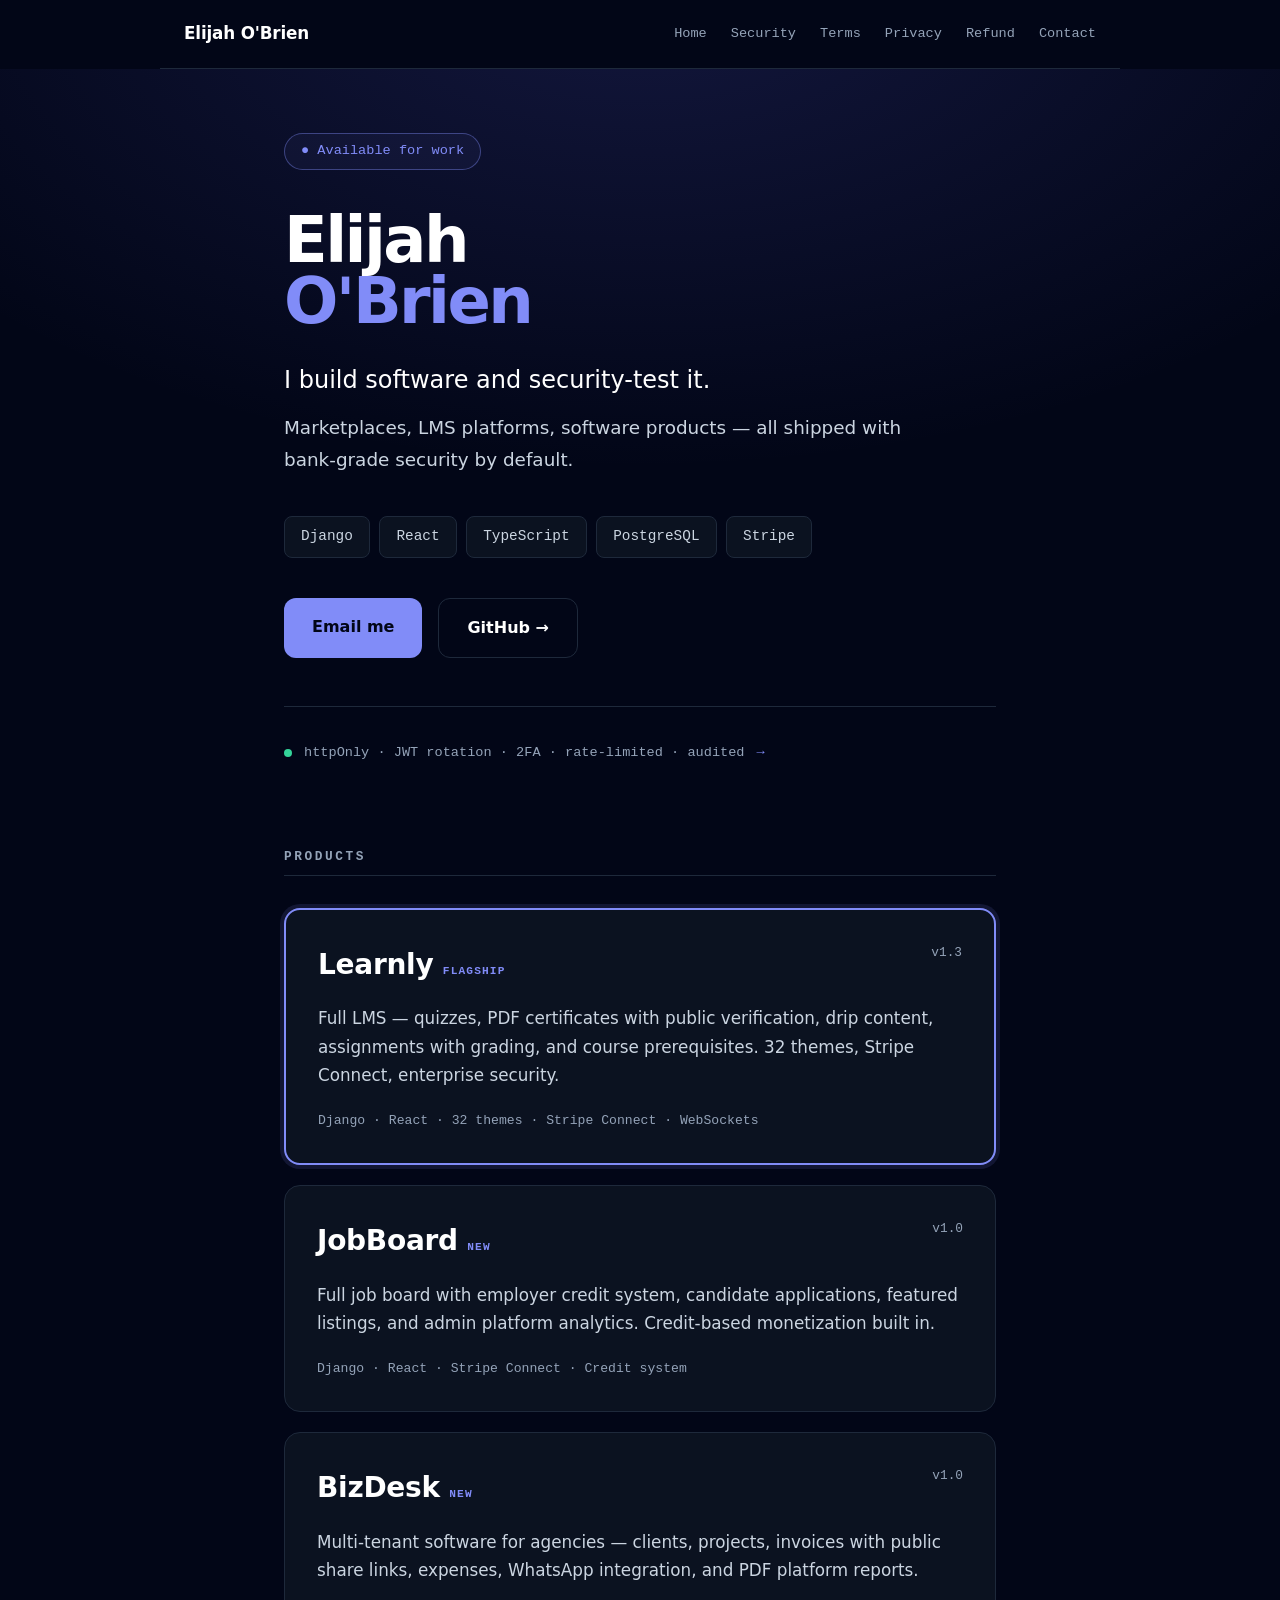
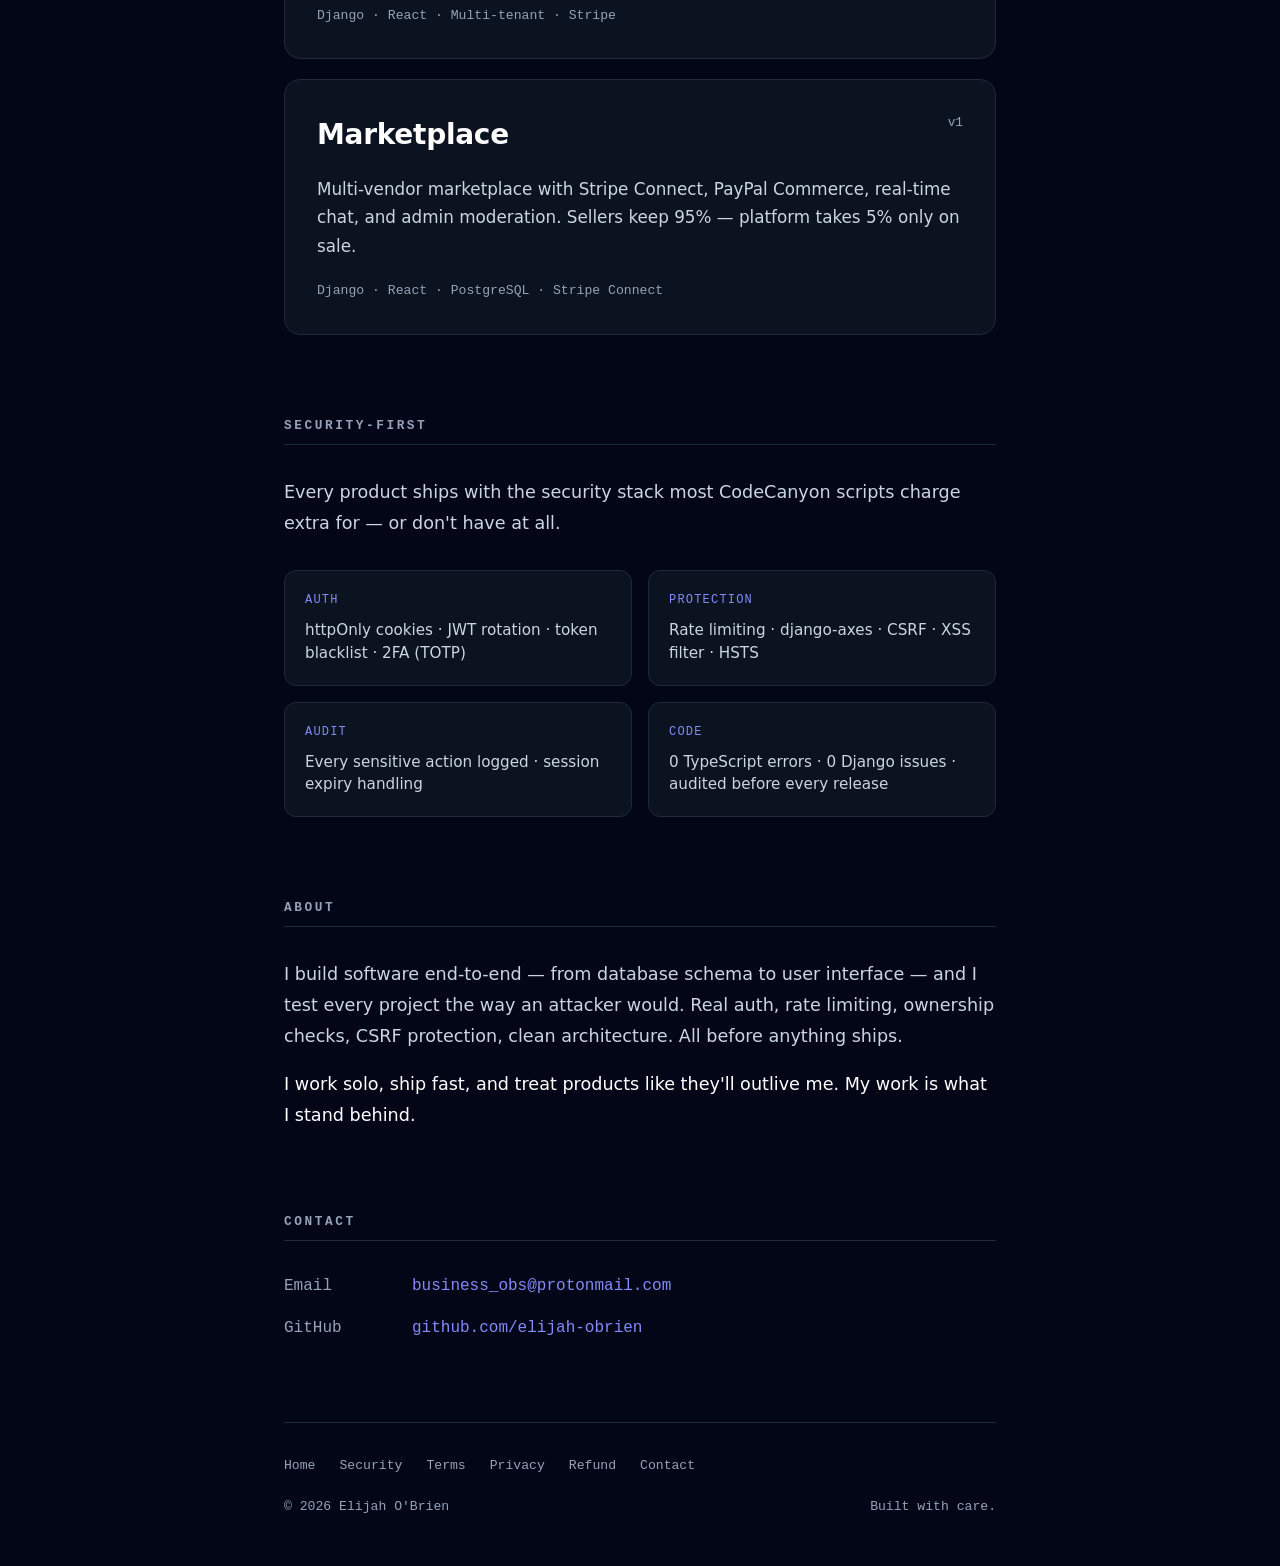
==== index.html @ b538026b "Personal site — 6 pages, security-first, Lemon Squeezy aligned" ====
<!DOCTYPE html>
<html lang="en">
<head>
  <meta charset="UTF-8" />
  <meta name="viewport" content="width=device-width, initial-scale=1.0" />
  <title>Elijah O'Brien — Developer</title>
  <meta name="description" content="I build software and security-test it. Learnly, JobBoard, BizDesk, and the Marketplace — Django, React, TypeScript, PostgreSQL." />
  <link rel="stylesheet" href="assets/style.css" />
</head>
<body>
  <nav class="top-nav">
    <a href="index.html" class="brand">Elijah O&#39;Brien</a>
    <div class="links">
      <a href="index.html">Home</a>
      <a href="security.html">Security</a>
      <a href="terms.html">Terms</a>
      <a href="privacy.html">Privacy</a>
      <a href="refund.html">Refund</a>
      <a href="contact.html">Contact</a>
    </div>
  </nav>

  <div class="glow">
    <main class="wrap">

      <!-- HERO -->
      <section>
        <div class="hero-badge">● Available for work</div>
        <h1 class="hero-title">Elijah<br/><span class="accent">O'Brien</span></h1>
        <p class="hero-lead">I build software and security-test it.</p>
        <p class="hero-sub">Marketplaces, LMS platforms, software products — all shipped with bank-grade security by default.</p>

        <div class="stack-chips">
          <span class="chip">Django</span>
          <span class="chip">React</span>
          <span class="chip">TypeScript</span>
          <span class="chip">PostgreSQL</span>
          <span class="chip">Stripe</span>
        </div>

        <div class="btn-row">
          <a href="mailto:business_obs@protonmail.com" class="btn btn-primary">Email me</a>
          <a href="https://github.com/elijah-obrien" target="_blank" rel="noopener" class="btn btn-secondary">GitHub →</a>
        </div>

        <div style="padding-top:2rem; border-top:1px solid var(--border);">
          <a href="security.html" style="display:inline-flex; align-items:center; gap:0.75rem; font-family:'Monaco','Menlo','Ubuntu Mono',monospace; font-size:0.85rem; color:var(--muted);">
            <span style="display:inline-block; width:8px; height:8px; border-radius:50%; background:#34d399;"></span>
            httpOnly · JWT rotation · 2FA · rate-limited · audited
            <span style="color:var(--accent);">→</span>
          </a>
        </div>
      </section>

      <!-- PRODUCTS -->
      <section>
        <h2 class="section-label">Products</h2>

        <div class="product-card flagship">
          <div class="product-head">
            <h3 class="product-title">Learnly <span class="product-badge">FLAGSHIP</span></h3>
            <span class="product-version">v1.3</span>
          </div>
          <p class="product-desc">Full LMS — quizzes, PDF certificates with public verification, drip content, assignments with grading, and course prerequisites. 32 themes, Stripe Connect, enterprise security.</p>
          <div class="product-tags">Django · React · 32 themes · Stripe Connect · WebSockets</div>
        </div>

        <div class="product-card">
          <div class="product-head">
            <h3 class="product-title">JobBoard <span class="product-badge">NEW</span></h3>
            <span class="product-version">v1.0</span>
          </div>
          <p class="product-desc">Full job board with employer credit system, candidate applications, featured listings, and admin platform analytics. Credit-based monetization built in.</p>
          <div class="product-tags">Django · React · Stripe Connect · Credit system</div>
        </div>

        <div class="product-card">
          <div class="product-head">
            <h3 class="product-title">BizDesk <span class="product-badge">NEW</span></h3>
            <span class="product-version">v1.0</span>
          </div>
          <p class="product-desc">Multi-tenant software for agencies — clients, projects, invoices with public share links, expenses, WhatsApp integration, and PDF platform reports.</p>
          <div class="product-tags">Django · React · Multi-tenant · Stripe</div>
        </div>

        <div class="product-card">
          <div class="product-head">
            <h3 class="product-title">Marketplace</h3>
            <span class="product-version">v1</span>
          </div>
          <p class="product-desc">Multi-vendor marketplace with Stripe Connect, PayPal Commerce, real-time chat, and admin moderation. Sellers keep 95% — platform takes 5% only on sale.</p>
          <div class="product-tags">Django · React · PostgreSQL · Stripe Connect</div>
        </div>
      </section>

      <!-- SECURITY -->
      <section>
        <h2 class="section-label">Security-first</h2>
        <p style="font-size:1.1rem; color:var(--body); margin-bottom:2rem;">Every product ships with the security stack most CodeCanyon scripts charge extra for — or don't have at all.</p>
        <div class="security-grid">
          <div class="security-box">
            <div class="label">AUTH</div>
            <div class="text">httpOnly cookies · JWT rotation · token blacklist · 2FA (TOTP)</div>
          </div>
          <div class="security-box">
            <div class="label">PROTECTION</div>
            <div class="text">Rate limiting · django-axes · CSRF · XSS filter · HSTS</div>
          </div>
          <div class="security-box">
            <div class="label">AUDIT</div>
            <div class="text">Every sensitive action logged · session expiry handling</div>
          </div>
          <div class="security-box">
            <div class="label">CODE</div>
            <div class="text">0 TypeScript errors · 0 Django issues · audited before every release</div>
          </div>
        </div>
      </section>

      <!-- ABOUT -->
      <section>
        <h2 class="section-label">About</h2>
        <p style="font-size:1.1rem; color:var(--body); line-height:1.75;">I build software end-to-end — from database schema to user interface — and I test every project the way an attacker would. Real auth, rate limiting, ownership checks, CSRF protection, clean architecture. All before anything ships.</p>
        <p style="font-size:1.1rem; color:#fff; line-height:1.75;">I work solo, ship fast, and treat products like they'll outlive me. My work is what I stand behind.</p>
      </section>

      <!-- CONTACT -->
      <section>
        <h2 class="section-label">Contact</h2>
        <div class="contact-block">
          <span class="label">Email</span>
          <a class="value" href="mailto:business_obs@protonmail.com">business_obs@protonmail.com</a>
        </div>
        <div class="contact-block">
          <span class="label">GitHub</span>
          <a class="value" href="https://github.com/elijah-obrien" target="_blank" rel="noopener">github.com/elijah-obrien</a>
        </div>
      </section>

      <footer class="foot">
        <div class="foot-links">
          <a href="index.html">Home</a>
          <a href="security.html">Security</a>
          <a href="terms.html">Terms</a>
          <a href="privacy.html">Privacy</a>
          <a href="refund.html">Refund</a>
          <a href="contact.html">Contact</a>
        </div>
        <div class="foot-copy">
          <span>© 2026 Elijah O&#39;Brien</span>
          <span>Built with care.</span>
        </div>
      </footer>
    </main>
  </div>
</body>
</html>
---- assets/style.css ----
/* Elijah O'Brien — Shared site styles */
:root {
  --page: #020617;
  --card: #0b1220;
  --border: #1e293b;
  --body: #cbd5e1;
  --muted: #94a3b8;
  --accent: #818cf8;
  --accent-strong: #6366f1;
}
* { box-sizing: border-box; }
html { scroll-behavior: smooth; }
body {
  background: var(--page);
  color: var(--body);
  font-family: system-ui, -apple-system, 'Segoe UI', Roboto, sans-serif;
  margin: 0;
  min-height: 100vh;
  line-height: 1.65;
  -webkit-font-smoothing: antialiased;
}
::selection { background: var(--accent-strong); color: #fff; }
a { color: var(--accent); text-decoration: none; }
a:hover { text-decoration: underline; }

.wrap { max-width: 760px; margin: 0 auto; padding: 4rem 1.5rem 3rem; }
.glow {
  background: radial-gradient(ellipse 900px 500px at 50% -100px, rgba(99,102,241,0.18), transparent);
  min-height: 100vh;
}

.top-nav {
  display: flex; justify-content: space-between; align-items: center;
  padding: 1.25rem 1.5rem; max-width: 960px; margin: 0 auto;
  border-bottom: 1px solid var(--border);
}
.top-nav .brand { color: #fff; font-weight: 700; font-size: 1.05rem; letter-spacing: -0.01em; }
.top-nav .links { display: flex; gap: 1.5rem; font-family: 'Monaco','Menlo','Ubuntu Mono',monospace; font-size: 0.85rem; }
.top-nav .links a { color: var(--muted); transition: color 0.15s ease; }
.top-nav .links a:hover { color: var(--accent); text-decoration: none; }

h1 { color: #fff; font-size: 2.5rem; letter-spacing: -0.03em; margin: 0 0 0.5rem; line-height: 1.15; }
h2 { color: #fff; font-size: 1.35rem; letter-spacing: -0.02em; margin: 2.5rem 0 0.75rem; padding-bottom: 0.5rem; border-bottom: 1px solid var(--border); }
h3 { color: #fff; font-size: 1.05rem; letter-spacing: -0.01em; margin: 1.75rem 0 0.5rem; }
p, li { font-size: 1.02rem; line-height: 1.75; }
ul, ol { padding-left: 1.5rem; }
li { margin: 0.4rem 0; }

code {
  background: var(--card); border: 1px solid var(--border);
  padding: 0.15rem 0.45rem; border-radius: 5px;
  font-family: 'Monaco','Menlo','Ubuntu Mono',monospace;
  font-size: 0.88em; color: var(--accent);
}

.meta { color: var(--muted); font-family: 'Monaco','Menlo','Ubuntu Mono',monospace; font-size: 0.85rem; margin-bottom: 2.5rem; }

.note {
  background: var(--card); border: 1px solid var(--border);
  border-left: 3px solid var(--accent);
  border-radius: 8px; padding: 1rem 1.25rem; margin: 1.5rem 0;
  font-size: 0.95rem; color: var(--body);
}
.note strong { color: #fff; }

/* Home page cards */
.product-card {
  background: var(--card);
  border: 1px solid var(--border);
  border-radius: 16px;
  padding: 2rem;
  margin-bottom: 1.25rem;
  transition: border-color 0.15s ease;
}
.product-card:hover { border-color: var(--accent); }
.product-card.flagship { border: 2px solid var(--accent); box-shadow: 0 0 0 4px rgba(129,140,248,0.12); }
.product-head { display: flex; justify-content: space-between; align-items: flex-start; margin-bottom: 1rem; }
.product-title { color: #fff; font-size: 1.75rem; font-weight: 700; margin: 0; }
.product-badge { font-family: 'Monaco','Menlo','Ubuntu Mono',monospace; font-size: 0.7rem; color: var(--accent); letter-spacing: 0.1em; }
.product-version { font-family: 'Monaco','Menlo','Ubuntu Mono',monospace; font-size: 0.8rem; color: var(--muted); }
.product-desc { font-size: 1.05rem; color: var(--body); line-height: 1.7; margin: 0 0 1.25rem; }
.product-tags { font-family: 'Monaco','Menlo','Ubuntu Mono',monospace; font-size: 0.82rem; color: var(--muted); }

.hero-badge {
  display: inline-block;
  padding: 0.4rem 1rem;
  border: 1px solid rgba(129,140,248,0.4);
  background: rgba(129,140,248,0.05);
  border-radius: 100px;
  font-family: 'Monaco','Menlo','Ubuntu Mono',monospace;
  font-size: 0.85rem;
  color: var(--accent);
  margin-bottom: 2.5rem;
}
.hero-title { font-size: 4rem; font-weight: 800; letter-spacing: -0.04em; line-height: 0.95; margin: 0 0 2rem; color: #fff; }
.hero-title .accent { color: var(--accent); }
.hero-lead { font-size: 1.5rem; color: #fff; font-weight: 300; line-height: 1.35; margin: 0 0 1rem; }
.hero-sub { font-size: 1.15rem; color: var(--body); margin: 0 0 2.5rem; max-width: 42rem; }
.stack-chips { display: flex; flex-wrap: wrap; gap: 0.6rem; margin-bottom: 2.5rem; font-family: 'Monaco','Menlo','Ubuntu Mono',monospace; font-size: 0.9rem; }
.chip { padding: 0.5rem 1rem; background: var(--card); border: 1px solid var(--border); border-radius: 8px; color: var(--body); }

.btn-row { display: flex; flex-wrap: wrap; gap: 1rem; margin-bottom: 3rem; }
.btn {
  padding: 1rem 1.75rem; border-radius: 12px;
  font-size: 1rem; font-weight: 600;
  transition: all 0.15s ease;
  display: inline-block;
  text-decoration: none;
}
.btn-primary { background: var(--accent); color: var(--page); }
.btn-primary:hover { background: #a5b4fc; text-decoration: none; }
.btn-secondary { border: 1px solid var(--border); color: #fff; }
.btn-secondary:hover { border-color: var(--accent); color: var(--accent); text-decoration: none; }

.section-label {
  font-family: 'Monaco','Menlo','Ubuntu Mono',monospace;
  font-size: 0.8rem;
  text-transform: uppercase;
  letter-spacing: 0.2em;
  color: var(--muted);
  margin: 0 0 2rem;
}
section { margin-bottom: 5rem; }

.security-grid { display: grid; grid-template-columns: 1fr 1fr; gap: 1rem; }
.security-box { background: var(--card); border: 1px solid var(--border); border-radius: 12px; padding: 1.25rem; }
.security-box .label { font-family: 'Monaco','Menlo','Ubuntu Mono',monospace; font-size: 0.75rem; color: var(--accent); margin-bottom: 0.5rem; letter-spacing: 0.1em; }
.security-box .text { color: var(--body); font-size: 0.95rem; line-height: 1.5; }

.contact-block { display: flex; gap: 2rem; font-family: 'Monaco','Menlo','Ubuntu Mono',monospace; font-size: 1rem; margin-bottom: 1rem; }
.contact-block .label { color: var(--muted); min-width: 6rem; }
.contact-block .value { color: var(--accent); }

.foot {
  margin-top: 5rem; padding-top: 2rem; border-top: 1px solid var(--border);
  color: var(--muted); font-family: 'Monaco','Menlo','Ubuntu Mono',monospace; font-size: 0.82rem;
}
.foot-links { display: flex; flex-wrap: wrap; gap: 1.5rem; margin-bottom: 1.25rem; }
.foot-links a { color: var(--muted); }
.foot-links a:hover { color: var(--accent); text-decoration: none; }
.foot-copy { display: flex; flex-wrap: wrap; justify-content: space-between; gap: 0.5rem; }

@media (max-width: 640px) {
  .wrap { padding: 2.5rem 1.25rem 2rem; }
  h1 { font-size: 2rem; }
  .hero-title { font-size: 3rem; }
  .hero-lead { font-size: 1.25rem; }
  .hero-sub { font-size: 1.05rem; }
  .top-nav { padding: 1rem 1.25rem; flex-wrap: wrap; gap: 0.75rem; }
  .top-nav .links { gap: 1rem; font-size: 0.78rem; flex-wrap: wrap; }
  .security-grid { grid-template-columns: 1fr; }
  .product-title { font-size: 1.4rem; }
}
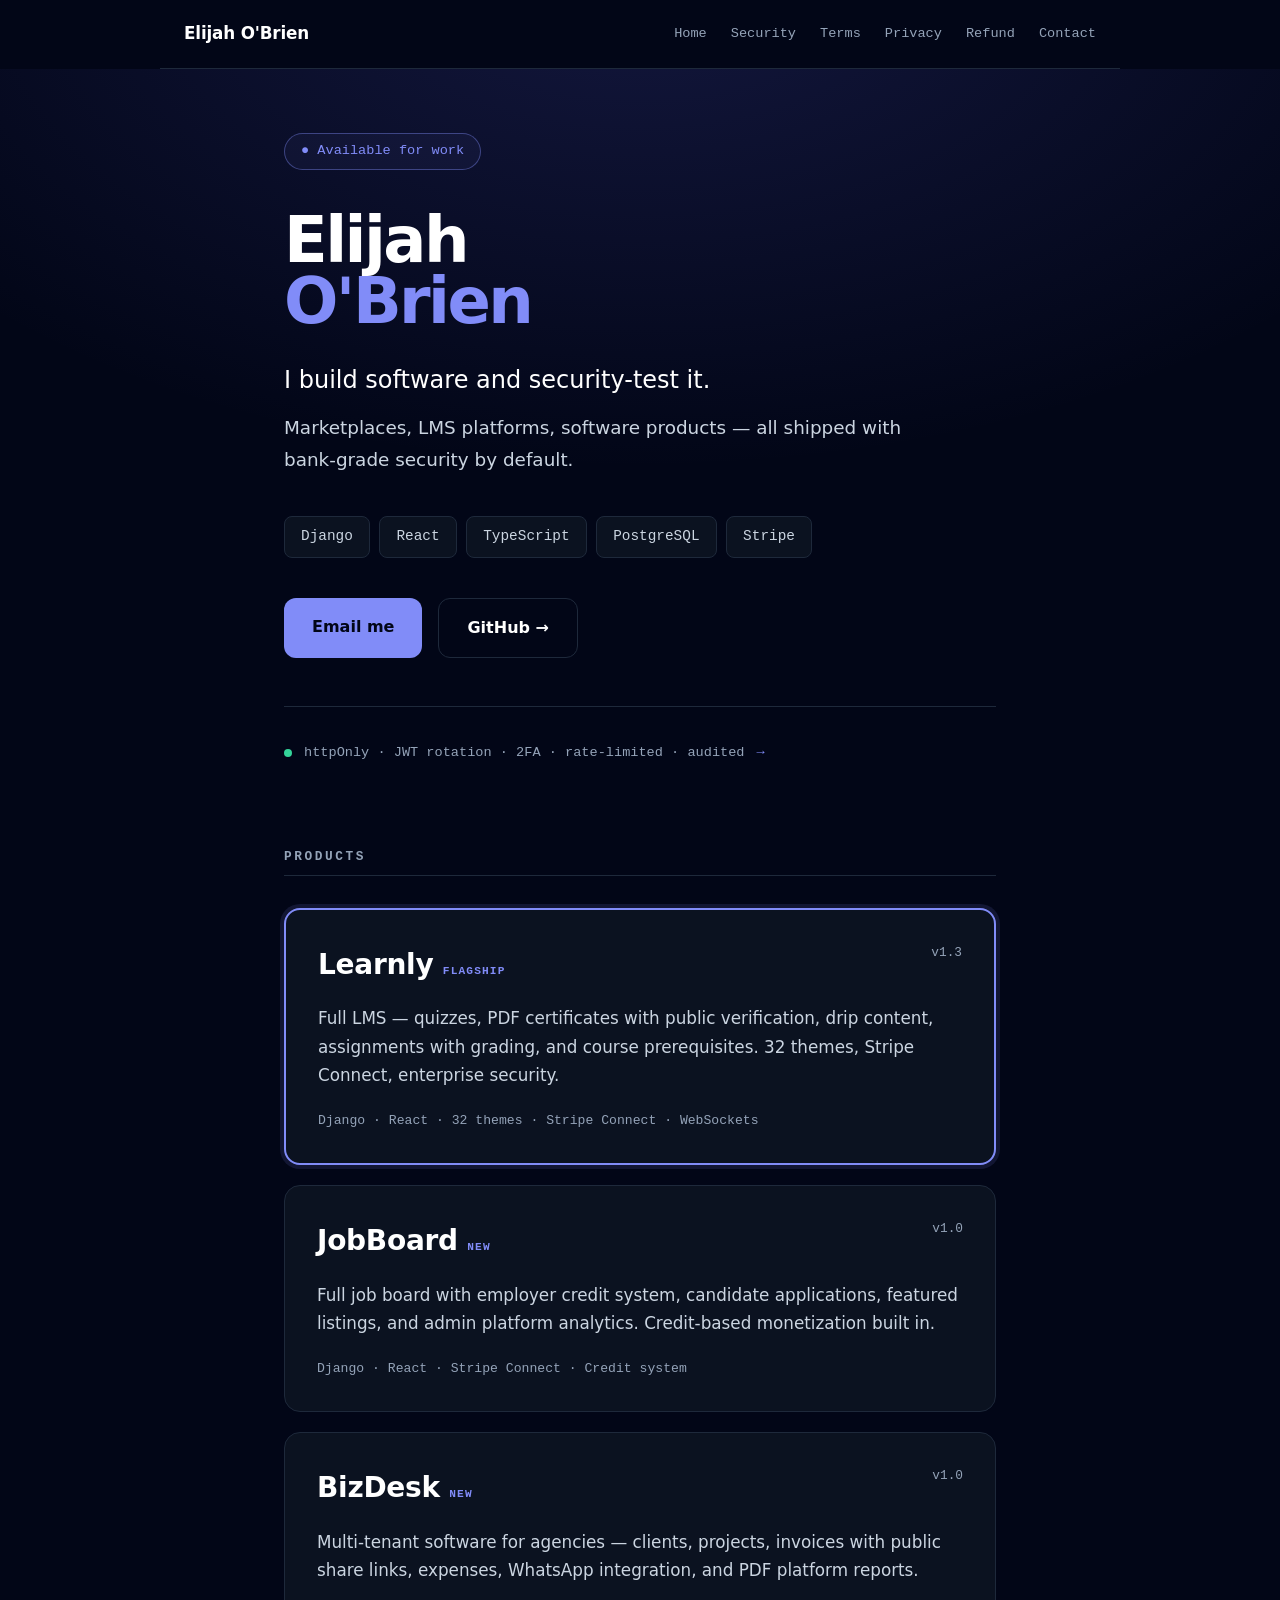
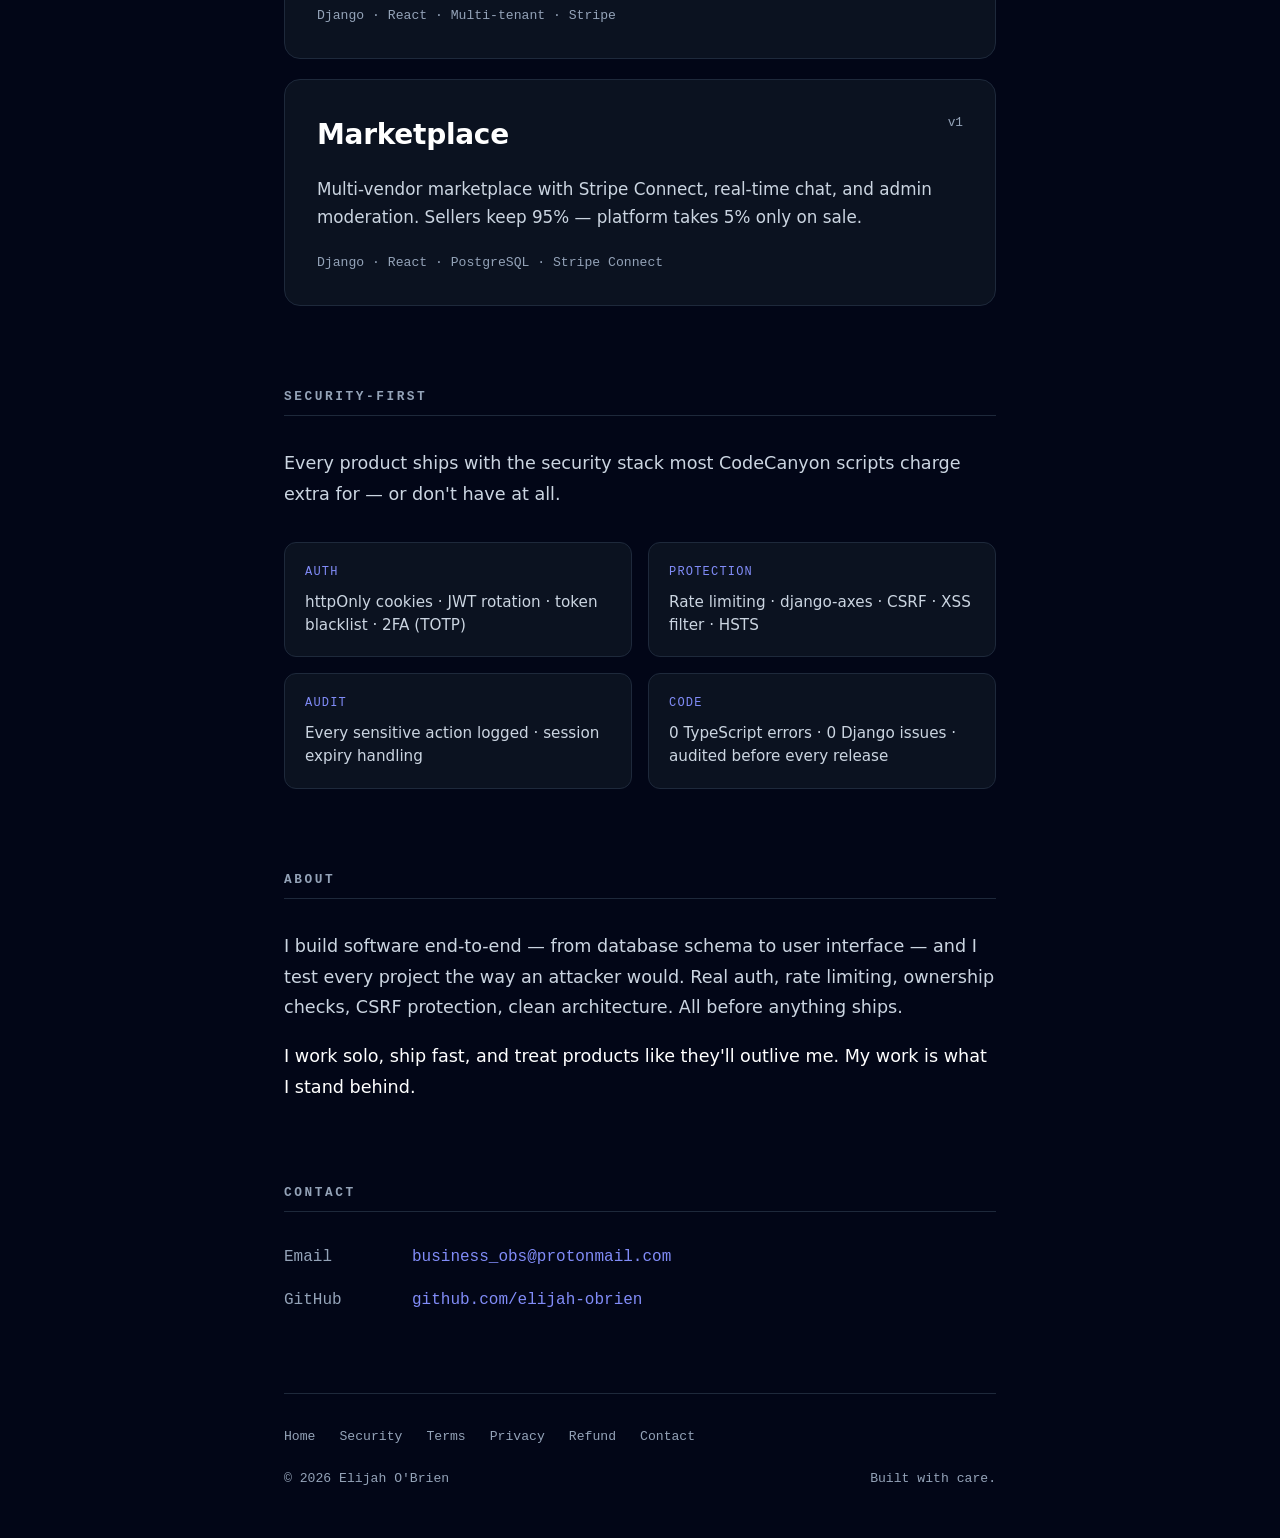
==== commit 53fcdde0: "Remove vendor names, fix grammar, neutralize payment language, drop PayPal" ====
--- a/index.html
+++ b/index.html
@@ -88,7 +88,7 @@
             <h3 class="product-title">Marketplace</h3>
             <span class="product-version">v1</span>
           </div>
-          <p class="product-desc">Multi-vendor marketplace with Stripe Connect, PayPal Commerce, real-time chat, and admin moderation. Sellers keep 95% — platform takes 5% only on sale.</p>
+          <p class="product-desc">Multi-vendor marketplace with Stripe Connect, real-time chat, and admin moderation. Sellers keep 95% — platform takes 5% only on sale.</p>
           <div class="product-tags">Django · React · PostgreSQL · Stripe Connect</div>
         </div>
       </section>
